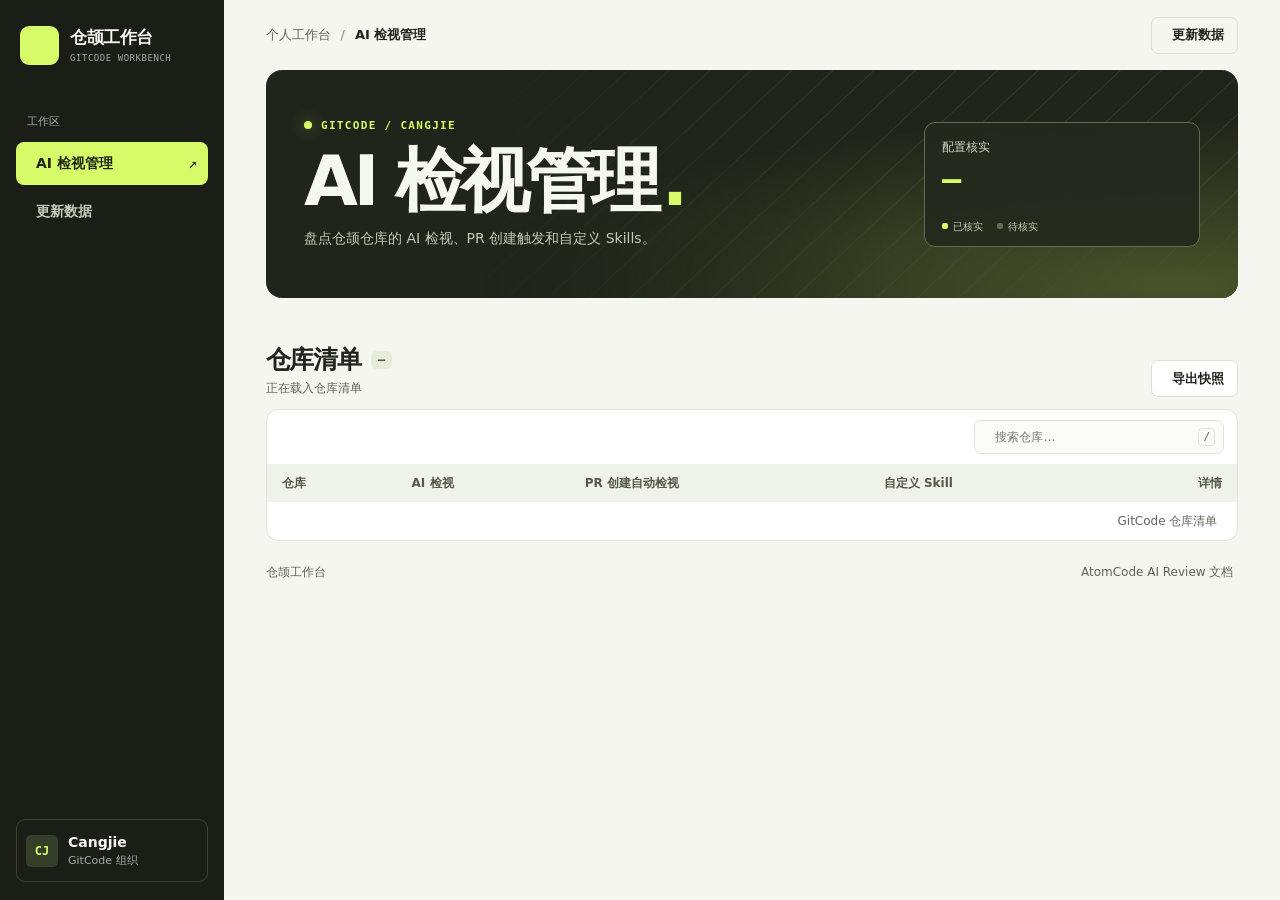
==== web/index.html @ 58c59e98 "feat(workbench): add Cangjie AI review dashboard" ====
<!doctype html>
<html lang="zh-CN">
<head>
  <meta charset="utf-8">
  <meta name="viewport" content="width=device-width, initial-scale=1">
  <meta name="description" content="仓颉 GitCode 社区的 AI 检视配置工作台。">
  <meta name="theme-color" content="#181b16">
  <title>AI 检视管理 · 仓颉工作台</title>
  <link rel="icon" href="data:image/svg+xml,%3Csvg xmlns='http://www.w3.org/2000/svg' viewBox='0 0 48 48'%3E%3Crect width='48' height='48' rx='10' fill='%23d5fa63'/%3E%3Cpath fill='none' stroke='%23191c15' stroke-width='3.5' stroke-linecap='square' d='M18 13 8 24l10 11m12-22 10 11-10 11m-9-1 6-20'/%3E%3C/svg%3E">
  <link rel="stylesheet" href="./styles.css">
  <script type="module" src="./app.js"></script>
</head>
<body>
  <a class="skip-link" href="#repos">跳至仓库表格</a>
  <aside class="sidebar" aria-label="工作台导航">
    <a class="brand" href="./"><span class="brand-mark" data-icon="code"></span><span>仓颉工作台<small>GITCODE WORKBENCH</small></span></a>
    <div class="side-content">
      <p class="nav-label">工作区</p>
      <button class="side-button active" id="nav-repos" aria-current="page"><span data-icon="grid"></span>AI 检视管理<span class="nav-pointer">↗</span></button>
      <button class="side-button" id="nav-sync"><span data-icon="sync"></span>更新数据</button>
    </div>
    <a class="side-org" href="https://gitcode.com/Cangjie" target="_blank" rel="noopener noreferrer"><span class="org-mark">CJ</span><span>Cangjie<small>GitCode 组织</small></span><span class="side-arrow" data-icon="external"></span></a>
  </aside>
  <main class="workspace">
    <header class="topbar">
      <div class="breadcrumbs"><span>个人工作台</span><span class="slash">/</span><strong>AI 检视管理</strong></div>
      <button class="button button-quiet" id="top-sync"><span data-icon="sync"></span>更新数据</button>
    </header>
    <section class="hero" aria-labelledby="page-title">
      <div class="hero-copy">
        <div class="hero-org"><span class="hero-org-dot"></span>GITCODE / CANGJIE</div>
        <h1 id="page-title">AI 检视管理<span>.</span></h1>
        <p>盘点仓颉仓库的 AI 检视、PR 创建触发和自定义 Skills。</p>
      </div>
      <div class="coverage" aria-label="配置核实进度">
        <div class="coverage-top"><span>配置核实</span><span data-icon="scan"></span></div>
        <div class="coverage-number" id="coverage-number">—</div>
        <div class="coverage-grid" id="coverage-grid" aria-hidden="true"></div>
        <div class="coverage-legend"><span><i class="legend-dot verified"></i>已核实</span><span><i class="legend-dot"></i>待核实</span></div>
      </div>
    </section>
    <section class="metrics" aria-label="仓库统计" id="metrics"></section>
    <section class="repository-section" id="repos" aria-labelledby="repos-title">
      <div class="section-heading">
        <div><h2 id="repos-title">仓库清单 <span id="repo-total" class="counter">—</span></h2><p id="data-date">正在载入仓库清单</p></div>
        <button class="button" id="export-button"><span data-icon="download"></span>导出快照</button>
      </div>
      <div class="table-card">
        <div class="table-tools">
          <div id="filters" class="filters" role="group" aria-label="筛选仓库"></div>
          <label class="search"><span data-icon="search"></span><input id="search" type="search" placeholder="搜索仓库…" aria-label="搜索仓库" autocomplete="off"><kbd>/</kbd></label>
        </div>
        <div class="table-scroll" tabindex="0" aria-label="仓库配置表格，可横向滚动">
          <table>
            <thead><tr><th scope="col">仓库</th><th scope="col">AI 检视</th><th scope="col">PR 创建自动检视</th><th scope="col">自定义 Skill</th><th scope="col" class="row-end">详情</th></tr></thead>
            <tbody id="rows"></tbody>
          </table>
        </div>
        <div class="table-foot"><span id="result-count" role="status"></span><a href="https://gitcode.com/org/Cangjie/repos" target="_blank" rel="noopener noreferrer">GitCode 仓库清单 <span data-icon="external"></span></a></div>
      </div>
    </section>
    <footer><span>仓颉工作台</span><a href="https://docs.gitcode.com/docs/help/home/org_project/codereview/ai_codereview/" target="_blank" rel="noopener noreferrer">AtomCode AI Review 文档 <span data-icon="external"></span></a></footer>
  </main>
  <dialog id="detail-dialog" class="drawer" aria-labelledby="detail-title"></dialog>
  <dialog id="sync-dialog" class="modal" aria-labelledby="sync-title"></dialog>
  <input id="file-input" type="file" accept="application/json,.json" hidden>
  <div id="toast" class="toast" role="status" hidden></div>
</body>
</html>
---- web/styles.css ----
:root {
  color-scheme: light;
  --ink: #21241b;
  --paper: #f5f6f0;
  --white: #fff;
  --muted: #5f6658;
  --edge: #e1e5d9;
  --night: #1b1e17;
  --lime: #d6fa68;
  --sidebar: 224px;
  --mono: 'IBM Plex Mono', 'Cascadia Code', Consolas, monospace;
  font: 14px/1.5 'Inter', 'Microsoft YaHei UI', 'PingFang SC', system-ui, sans-serif;
  color: var(--ink);
  background: var(--paper);
}
*, *::before, *::after { box-sizing: border-box; }
body { margin: 0; }
button, input, select { font: inherit; }
button, a { -webkit-tap-highlight-color: transparent; }
button { cursor: pointer; }
a { color: inherit; text-decoration: none; }
a:hover { text-decoration: underline; text-underline-offset: 4px; }
:focus-visible { outline: 2px solid #627f23; outline-offset: 3px; }
[data-icon] { display: inline-grid; place-items: center; flex: 0 0 auto; }
[data-icon] svg { width: 1em; height: 1em; }
.skip-link { position: fixed; left: 12px; top: 12px; z-index: 5; padding: 8px 12px; background: var(--lime); transform: translateY(-170%); }
.skip-link:focus { transform: translateY(0); }
.sidebar { position: fixed; inset: 0 auto 0 0; width: var(--sidebar); display: flex; flex-direction: column; padding: 25px 16px 18px; background: var(--night); color: #f7f9ee; }
.brand { display: flex; align-items: center; gap: 11px; padding: 0 4px; font-size: 17px; font-weight: 750; letter-spacing: -.025em; }
.brand:hover, .side-org:hover { text-decoration: none; }
.brand small, .side-org small { display: block; color: #a6ac9b; font: 9px/1.65 var(--mono); letter-spacing: .06em; white-space: nowrap; }
.brand-mark { width: 39px; height: 39px; border-radius: 9px; color: var(--night); background: var(--lime); font-size: 23px; }
.side-content { margin-top: 49px; }
.nav-label { margin: 0 0 11px 11px; color: #a6ac9b; font-size: 11px; }
.side-button { border: 0; width: 100%; background: transparent; color: #c5cbbb; text-align: left; display: flex; align-items: center; gap: 9px; padding: 11px; border-radius: 8px; margin-bottom: 5px; font-weight: 620; }
.side-button:hover { background: #30362a; color: white; }
.side-button.active { background: var(--lime); color: #202515; }
.side-button [data-icon] { font-size: 17px; }
.nav-pointer { margin-left: auto; font: 15px var(--mono); }
.side-org { margin-top: auto; display: flex; align-items: center; gap: 10px; padding: 12px 9px; border: 1px solid #3c4336; border-radius: 9px; font-weight: 700; }
.side-org:hover { background: #30362a; }
.side-org small { font: 11px/1.45 system-ui, sans-serif; letter-spacing: 0; }
.org-mark { display: grid; place-items: center; width: 32px; height: 32px; border-radius: 5px; color: var(--lime); background: #343e29; font: 700 12px var(--mono); }
.side-arrow { margin-left: auto; color: #a6ac9b; }
.workspace { margin-left: var(--sidebar); padding: 0 clamp(23px, 3.25vw, 54px); max-width: 1910px; }
.topbar { display: flex; align-items: center; justify-content: space-between; gap: 12px; min-height: 70px; }
.breadcrumbs { display: flex; gap: 10px; align-items: center; color: var(--muted); font-size: 13px; }
.breadcrumbs strong { color: var(--ink); font-weight: 680; }
.slash { color: #868e7d; }
.button { display: inline-flex; align-items: center; justify-content: center; gap: 7px; min-height: 37px; padding: 7px 13px; border: 1px solid #dbe1d1; border-radius: 7px; background: var(--white); color: var(--ink); font-size: 13px; font-weight: 670; white-space: nowrap; }
.button:hover { background: #eef3e3; text-decoration: none; }
.button-quiet { background: transparent; }
.button-primary { background: var(--lime); border-color: #b7d44c; }
.button-primary:hover { background: #c7eb56; }
.button [data-icon] { font-size: 15px; }
.hero { display: grid; grid-template-columns: 1fr minmax(215px, 276px); gap: 25px; align-items: center; position: relative; isolation: isolate; overflow: hidden; min-height: 228px; padding: 31px clamp(23px, 3vw, 45px); border-radius: 16px; color: #f5f8ec; background: #20251b; }
.hero::before { content: ''; position: absolute; inset: 0; z-index: -1; background: radial-gradient(ellipse at 94% 94%, #48532a 0%, transparent 55%), repeating-linear-gradient(137deg, transparent 0 22px, #a6c16a21 23px, transparent 24px 28px); mask-image: linear-gradient(90deg, transparent 18%, #000 64%); }
.hero-org { color: var(--lime); display: flex; align-items: center; gap: 9px; font: 600 11px var(--mono); letter-spacing: .12em; }
.hero-org-dot { width: 8px; height: 8px; background: var(--lime); border-radius: 50%; box-shadow: 0 0 15px #d6fa6882; }
h1, h2, h3, p { margin-top: 0; }
h1 { margin: 13px 0 11px; font-size: clamp(42px, 5.45vw, 91px); line-height: 1.04; letter-spacing: -.065em; font-weight: 850; }
h1 span { margin-left: .075em; color: var(--lime); }
.hero-copy p { margin-bottom: 0; color: #c3cdb6; font-size: 14px; }
.coverage { min-width: 0; padding: 15px 17px 12px; border: 1px solid #626d4e; border-radius: 11px; background: #23291de8; }
.coverage-top { display: flex; justify-content: space-between; align-items: center; color: #d2d9c7; font-size: 12px; }
.coverage-top [data-icon] { color: var(--lime); font-size: 17px; }
.coverage-number { margin: 3px 0 10px; font: 600 32px/1.25 var(--mono); letter-spacing: -.07em; color: var(--lime); }
.coverage-number span { font-size: 15px; color: #acb69e; letter-spacing: 0; }
.coverage-grid { display: grid; grid-template-columns: repeat(16, minmax(0, 1fr)); gap: 4px; }
.coverage-grid i { display: block; height: 9px; border-radius: 2px; background: #4a5540; }
.coverage-grid i.verified, .legend-dot.verified { background: var(--lime); }
.coverage-legend { display: flex; gap: 14px; margin-top: 10px; color: #c3cdb6; font-size: 10px; }
.coverage-legend span { display: inline-flex; align-items: center; gap: 5px; }
.legend-dot { background: #5e6a51; height: 6px; width: 6px; border-radius: 2px; }
.metrics { display: grid; grid-template-columns: repeat(4, minmax(0, 1fr)); gap: 12px; margin: 15px 0 31px; }
.metric { min-width: 0; display: flex; flex-direction: column; align-items: stretch; gap: 5px; padding: 13px 15px 12px; border: 1px solid var(--edge); border-radius: 11px; background: var(--white); color: var(--ink); text-align: left; }
.metric:hover, .metric[aria-pressed='true']:not([data-filter='all']) { border-color: #89a34c; background: #f5fae8; }
.metric[data-filter='all'] { background: #e9f1db; }
.metric-top { display: flex; align-items: center; justify-content: space-between; gap: 3px; font-size: 12px; font-weight: 650; }
.metric-top [data-icon] { width: 26px; height: 26px; border-radius: 6px; background: #edf3e3; color: #3a5527; font-size: 14px; }
.metric[data-filter='all'] .metric-top [data-icon] { background: #dae7c8; }
.metric strong { font: 650 31px/1.05 var(--mono); letter-spacing: -.07em; }
.metric small { color: var(--muted); font-size: 11px; }
.section-heading { display: flex; align-items: end; justify-content: space-between; gap: 10px; margin-bottom: 12px; }
.section-heading h2 { display: flex; align-items: center; gap: 10px; margin: 0 0 4px; font-size: 25px; line-height: 1.25; letter-spacing: -.045em; }
.counter { padding: 2px 7px; border-radius: 6px; background: #e6ecd9; color: #4a5939; font: 600 12px var(--mono); letter-spacing: 0; }
.section-heading p { margin: 0; color: var(--muted); font-size: 12px; }
.table-card { border: 1px solid var(--edge); border-radius: 12px; background: var(--white); overflow: clip; }
.table-tools { display: flex; justify-content: space-between; align-items: center; gap: 12px; padding: 10px 13px; }
.filters { display: flex; flex-wrap: wrap; align-items: center; gap: 5px; }
.filter { padding: 6px 10px; min-height: 32px; border: 1px solid transparent; border-radius: 6px; background: transparent; color: var(--muted); font-size: 12px; font-weight: 650; white-space: nowrap; }
.filter:hover { background: #f2f4eb; }
.filter[aria-pressed='true'] { background: #edf1e6; color: #293a1d; border-color: #e1e8d8; }
.search { display: flex; align-items: center; gap: 8px; width: min(250px, 35%); min-width: 155px; padding: 6px 8px 6px 10px; border: 1px solid var(--edge); border-radius: 7px; color: var(--muted); background: #fbfcf8; }
.search:focus-within { border-color: #78933e; }
.search input { min-width: 0; flex: 1; border: 0; background: transparent; color: var(--ink); outline: 0; font-size: 12px; }
.search kbd { border: 1px solid var(--edge); border-radius: 4px; min-width: 17px; text-align: center; font: 11px/16px var(--mono); }
.table-scroll { overflow: auto; }
table { width: 100%; border-collapse: collapse; min-width: 630px; text-align: left; }
thead { color: #515b49; background: #f0f3ea; font-size: 12px; }
th { padding: 10px 15px; white-space: nowrap; font-weight: 690; }
td { padding: 9px 15px; border-bottom: 1px solid #edf0e7; }
tbody tr:hover { background: #fafcf5; }
.repo-name { display: flex; align-items: center; gap: 10px; min-width: 0; }
.repo-icon { display: inline-grid; place-items: center; width: 32px; height: 32px; border: 1px solid #e5eadb; border-radius: 7px; color: #506842; background: #f3f6ed; font-size: 15px; }
.repo-text { min-width: 0; }
.repo-text a { font: 650 13px/1.4 var(--mono); overflow-wrap: anywhere; }
.repo-text small { display: block; color: var(--muted); font-size: 11px; }
.pill { display: inline-flex; align-items: center; gap: 6px; min-height: 25px; padding: 2px 8px; border-radius: 5px; white-space: nowrap; font-size: 11px; font-weight: 680; background: #f0f1eb; color: #555f4d; }
.pill::before { content: ''; width: 6px; height: 6px; border: 1px solid currentColor; border-radius: 50%; }
.pill.on { background: #e8f5d7; color: #335a20; }
.pill.on::before { background: #5d922c; border-color: #5d922c; }
.pill.off { background: #f6ebe2; color: #7c4429; }
.pill.off::before { background: #a66242; border-color: #a66242; }
.row-end { text-align: right; }
.row-open, .close-button { display: inline-grid; place-items: center; width: 32px; height: 32px; border: 1px solid #e2e7da; border-radius: 7px; background: var(--white); color: #37462f; font-size: 16px; }
.row-open:hover, .close-button:hover { background: #eaf3da; border-color: #cbd6bb; }
.table-foot { display: flex; justify-content: space-between; gap: 10px; padding: 10px 15px; color: var(--muted); font-size: 12px; }
.table-foot a, footer a { display: inline-flex; align-items: center; gap: 5px; }
.empty { padding: 40px 20px; text-align: center; color: var(--muted); }
footer { display: flex; justify-content: space-between; gap: 12px; padding: 22px 0; color: var(--muted); font-size: 12px; }

dialog { color: var(--ink); border: 1px solid var(--edge); padding: 0; background: var(--paper); }
dialog::backdrop { background: #151a12aa; }
dialog.drawer { position: fixed; inset: 0 0 0 auto; width: min(540px, 100%); height: 100dvh; max-width: 100%; max-height: 100dvh; margin: 0; border-radius: 14px 0 0 14px; box-shadow: -20px 0 60px #10160d30; }
dialog.modal { width: min(560px, calc(100% - 22px)); max-height: calc(100dvh - 22px); border-radius: 13px; box-shadow: 0 15px 65px #11190c55; }
.dialog-heading { display: flex; justify-content: space-between; align-items: start; gap: 14px; padding: 22px 22px 17px; background: var(--night); color: #f8faef; }
.dialog-heading p { margin: 0 0 4px; color: #c0cbb5; font: 12px var(--mono); }
.dialog-heading h2 { margin: 0; color: var(--lime); font-size: 24px; overflow-wrap: anywhere; }
.dialog-body { padding: 20px 22px 25px; }
.dialog-body h3 { margin: 20px 0 7px; font-size: 15px; }
.dialog-body p, .dialog-body li { color: var(--muted); }
.status-list { display: grid; padding: 0 12px; margin: 15px 0 6px; background: #fff; border: 1px solid var(--edge); border-radius: 8px; }
.status-list > div { display: flex; justify-content: space-between; align-items: center; gap: 10px; padding: 8px 0; }
.status-list > div + div { border-top: 1px solid var(--edge); }
.status-list dt { font-weight: 650; }
.status-list dd { margin: 0; }
.checked-date { font-size: 12px; }
.skill-card { padding: 12px; border: 1px solid var(--edge); border-radius: 8px; background: var(--white); margin-bottom: 8px; }
.skill-top { display: flex; align-items: start; justify-content: space-between; gap: 10px; }
.skill-top strong { font: 650 13px var(--mono); overflow-wrap: anywhere; }
.skill-card p { margin: 6px 0; font-size: 12px; overflow-wrap: anywhere; }
.skill-links { display: flex; flex-wrap: wrap; gap: 8px 12px; margin-top: 8px; }
.skill-links a { color: #365d27; text-decoration: underline; text-underline-offset: 3px; font-size: 12px; }
.dialog-actions { display: flex; flex-wrap: wrap; gap: 8px; margin: 11px 0 0; }
.dialog-body ol { margin: 6px 0 14px; padding-left: 22px; }
.dialog-body li { padding: 3px 0; }
.bookmarklet { cursor: grab; }
.toast { position: fixed; z-index: 5; bottom: 16px; right: 16px; max-width: min(430px, calc(100% - 32px)); padding: 10px 15px; color: #f6f8ef; background: #26321e; border: 1px solid #526548; border-radius: 8px; box-shadow: 0 6px 20px #16210f30; }
.dialog-message { margin: 10px 0 0; }
.error { color: #8c2f23 !important; }

@media (max-width: 1000px) {
  :root { --sidebar: 180px; }
  .sidebar { padding-left: 12px; padding-right: 12px; }
  .brand { font-size: 15px; }
  .brand small { font-size: 8px; }
  .workspace { padding: 0 19px; }
  .hero { grid-template-columns: 1fr 205px; gap: 15px; }
}
@media (max-width: 760px) {
  .sidebar { position: static; width: auto; padding: 11px 14px; flex-direction: row; align-items: center; justify-content: space-between; }
  .side-content { margin: 0; }
  .side-content .active, .side-org, .nav-label, .topbar .button { display: none; }
  .side-button { margin: 0; padding: 7px; }
  .brand { gap: 7px; }
  .brand-mark { width: 32px; height: 32px; font-size: 19px; }
  .workspace { margin: 0; padding: 0 13px; }
  .topbar { min-height: 42px; }
  .hero { min-height: 0; }
  .metrics { gap: 7px; margin-bottom: 24px; }
  .metric { padding: 9px; }
  .metric-top { font-size: 11px; }
  .metric-top [data-icon] { display: none; }
  .metric strong { font-size: 25px; }
}
@media (max-width: 490px) {
  .hero { grid-template-columns: 1fr; padding: 22px 17px 16px; }
  h1 { margin: 10px 0; }
  .hero-copy p { font-size: 12px; }
  .coverage { padding: 8px 10px; }
  .coverage-number { margin: 2px 0 5px; font-size: 24px; }
  .coverage-grid i { height: 6px; }
  .coverage-legend { margin-top: 5px; }
  .metrics { grid-template-columns: repeat(2, minmax(0, 1fr)); }
  .metric-top [data-icon] { display: inline-grid; }
  .section-heading h2 { font-size: 21px; }
  .table-tools { align-items: stretch; flex-direction: column-reverse; padding: 8px; }
  .search { width: 100%; }
  .filter { padding: 4px 5px; font-size: 11px; }
  .table-foot, footer { font-size: 11px; }
}
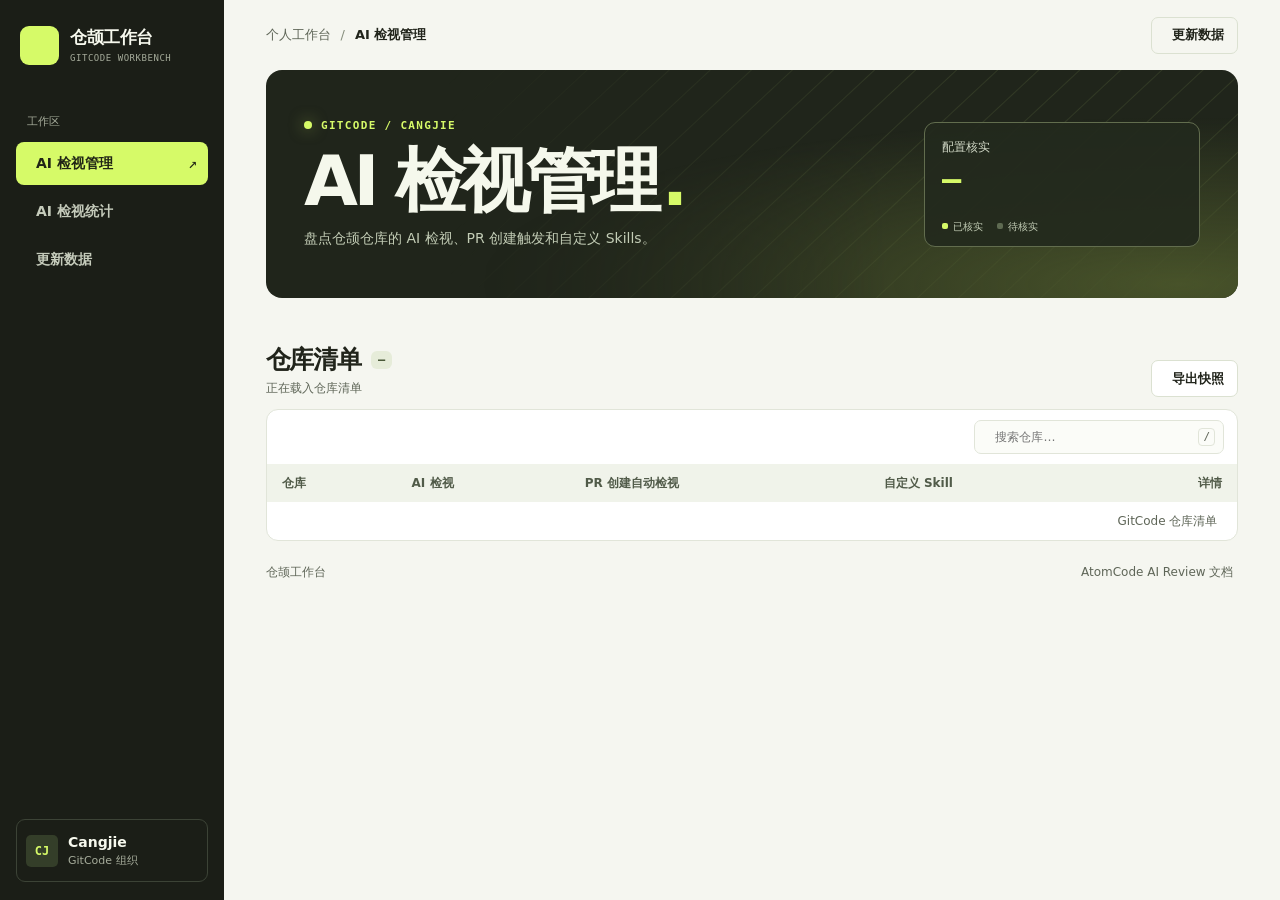
==== commit f4e7c339: "feat(metrics): integrate GitCode review statistics into workbench" ====
--- a/web/index.html
+++ b/web/index.html
@@ -17,6 +17,7 @@
     <div class="side-content">
       <p class="nav-label">工作区</p>
       <button class="side-button active" id="nav-repos" aria-current="page"><span data-icon="grid"></span>AI 检视管理<span class="nav-pointer">↗</span></button>
+      <a class="side-button" href="./metrics.html"><span data-icon="chart"></span>AI 检视统计</a>
       <button class="side-button" id="nav-sync"><span data-icon="sync"></span>更新数据</button>
     </div>
     <a class="side-org" href="https://gitcode.com/Cangjie" target="_blank" rel="noopener noreferrer"><span class="org-mark">CJ</span><span>Cangjie<small>GitCode 组织</small></span><span class="side-arrow" data-icon="external"></span></a>
--- a/web/styles.css
+++ b/web/styles.css
@@ -160,9 +160,9 @@
 }
 @media (max-width: 760px) {
   .sidebar { position: static; width: auto; padding: 11px 14px; flex-direction: row; align-items: center; justify-content: space-between; }
-  .side-content { margin: 0; }
+  .side-content { display: flex; align-items: center; gap: 4px; margin: 0; }
   .side-content .active, .side-org, .nav-label, .topbar .button { display: none; }
-  .side-button { margin: 0; padding: 7px; }
+  .side-button { width: auto; margin: 0; padding: 7px; white-space: nowrap; font-size: 12px; }
   .brand { gap: 7px; }
   .brand-mark { width: 32px; height: 32px; font-size: 19px; }
   .workspace { margin: 0; padding: 0 13px; }
@@ -175,6 +175,8 @@
   .metric strong { font-size: 25px; }
 }
 @media (max-width: 490px) {
+  .sidebar { flex-wrap: wrap; gap: 5px; }
+  .side-button [data-icon] { display: none; }
   .hero { grid-template-columns: 1fr; padding: 22px 17px 16px; }
   h1 { margin: 10px 0; }
   .hero-copy p { font-size: 12px; }
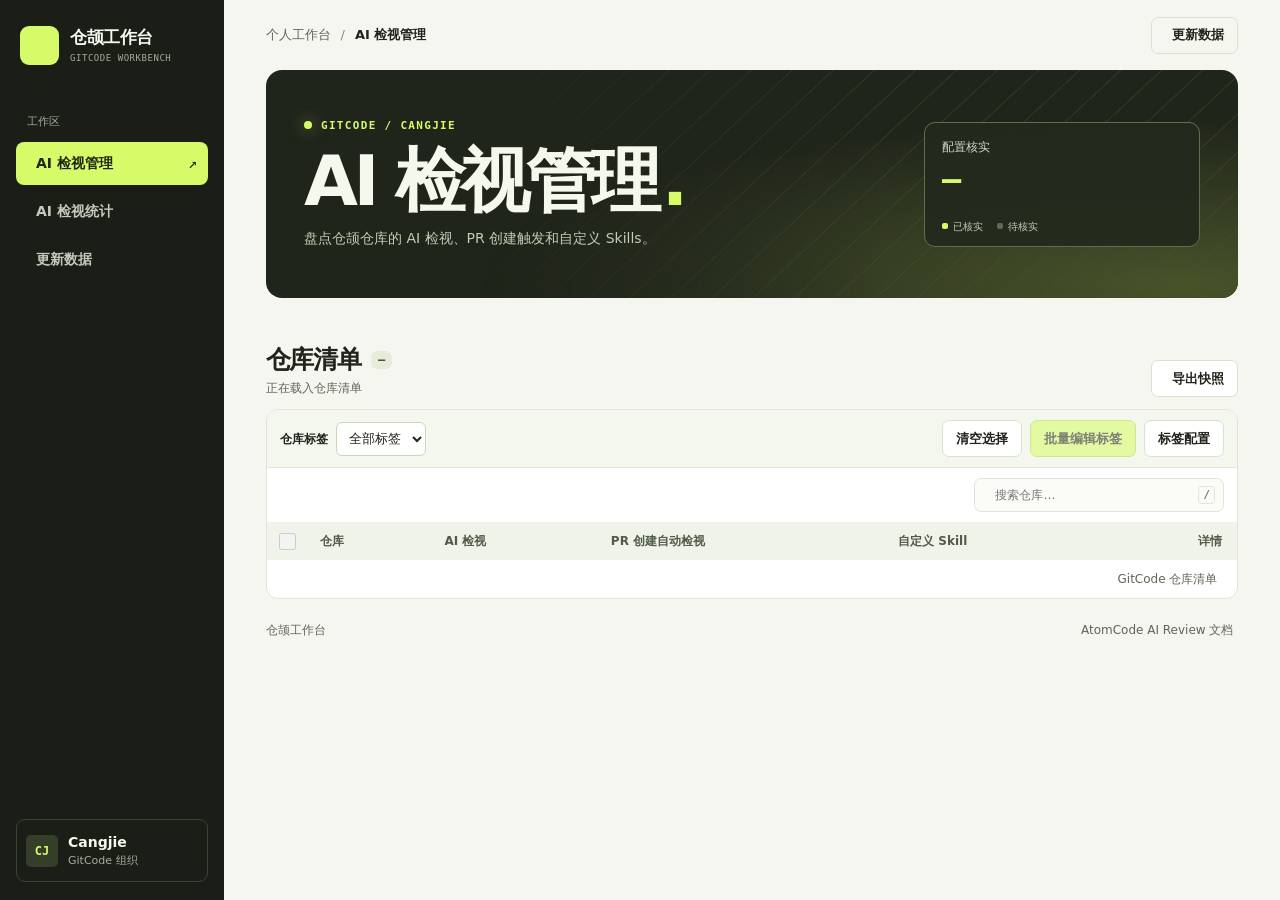
==== commit 34dda21c: "Share repository tags across review management and metrics" ====
--- a/web/index.html
+++ b/web/index.html
@@ -47,13 +47,26 @@
         <button class="button" id="export-button"><span data-icon="download"></span>导出快照</button>
       </div>
       <div class="table-card">
+        <div class="tag-tools" aria-label="仓库标签">
+          <div class="tag-scope">
+            <label for="tag-filter">仓库标签</label>
+            <select class="tag-field" id="tag-filter"><option value="">全部标签</option></select>
+            <a id="tag-metrics" href="./metrics.html" hidden>查看该标签统计 <span data-icon="arrow"></span></a>
+          </div>
+          <div class="tag-actions">
+            <span id="tag-selection-count" role="status" hidden></span>
+            <button class="button" id="tag-clear-selection" type="button" hidden>清空选择</button>
+            <button class="button button-primary" id="tag-batch" type="button" disabled>批量编辑标签</button>
+            <button class="button" id="tag-config" type="button">标签配置</button>
+          </div>
+        </div>
         <div class="table-tools">
           <div id="filters" class="filters" role="group" aria-label="筛选仓库"></div>
           <label class="search"><span data-icon="search"></span><input id="search" type="search" placeholder="搜索仓库…" aria-label="搜索仓库" autocomplete="off"><kbd>/</kbd></label>
         </div>
         <div class="table-scroll" tabindex="0" aria-label="仓库配置表格，可横向滚动">
           <table>
-            <thead><tr><th scope="col">仓库</th><th scope="col">AI 检视</th><th scope="col">PR 创建自动检视</th><th scope="col">自定义 Skill</th><th scope="col" class="row-end">详情</th></tr></thead>
+            <thead><tr><th scope="col" class="repo-select"><input id="tag-select-all" type="checkbox" aria-label="选择当前显示的仓库" disabled></th><th scope="col">仓库</th><th scope="col">AI 检视</th><th scope="col">PR 创建自动检视</th><th scope="col">自定义 Skill</th><th scope="col" class="row-end">详情</th></tr></thead>
             <tbody id="rows"></tbody>
           </table>
         </div>
@@ -64,6 +77,7 @@
   </main>
   <dialog id="detail-dialog" class="drawer" aria-labelledby="detail-title"></dialog>
   <dialog id="sync-dialog" class="modal" aria-labelledby="sync-title"></dialog>
+  <dialog id="tag-dialog" class="modal" aria-labelledby="tag-title"></dialog>
   <input id="file-input" type="file" accept="application/json,.json" hidden>
   <div id="toast" class="toast" role="status" hidden></div>
 </body>
--- a/web/styles.css
+++ b/web/styles.css
@@ -86,6 +86,15 @@
 .counter { padding: 2px 7px; border-radius: 6px; background: #e6ecd9; color: #4a5939; font: 600 12px var(--mono); letter-spacing: 0; }
 .section-heading p { margin: 0; color: var(--muted); font-size: 12px; }
 .table-card { border: 1px solid var(--edge); border-radius: 12px; background: var(--white); overflow: clip; }
+.tag-tools { display: flex; flex-wrap: wrap; align-items: center; justify-content: space-between; gap: 8px 14px; padding: 10px 13px; border-bottom: 1px solid var(--edge); background: #f4f7ed; }
+.tag-scope, .tag-actions { display: flex; flex-wrap: wrap; align-items: center; gap: 8px; max-width: 100%; }
+.tag-scope label { font-size: 12px; font-weight: 700; }
+.tag-field { min-width: 0; max-width: 100%; min-height: 34px; padding: 5px 8px; border: 1px solid #cbd5be; border-radius: 6px; background: var(--white); color: var(--ink); font: inherit; font-size: 13px; }
+.tag-scope .tag-field { max-width: min(215px, 100%); }
+#tag-metrics { align-items: center; gap: 4px; color: #365d27; text-decoration: underline; text-underline-offset: 3px; font-size: 12px; font-weight: 650; }
+#tag-metrics:not([hidden]) { display: inline-flex; }
+#tag-selection-count { color: var(--muted); font-size: 12px; }
+.tag-actions .button:disabled { opacity: .56; cursor: default; }
 .table-tools { display: flex; justify-content: space-between; align-items: center; gap: 12px; padding: 10px 13px; }
 .filters { display: flex; flex-wrap: wrap; align-items: center; gap: 5px; }
 .filter { padding: 6px 10px; min-height: 32px; border: 1px solid transparent; border-radius: 6px; background: transparent; color: var(--muted); font-size: 12px; font-weight: 650; white-space: nowrap; }
@@ -101,11 +110,17 @@
 th { padding: 10px 15px; white-space: nowrap; font-weight: 690; }
 td { padding: 9px 15px; border-bottom: 1px solid #edf0e7; }
 tbody tr:hover { background: #fafcf5; }
+.repo-select { width: 38px; padding-inline: 12px 2px; }
+.repo-select input { width: 17px; height: 17px; margin: 0; vertical-align: middle; accent-color: #4b682f; }
+tbody tr:has(.repo-select input:checked) { background: #f1f7e6; }
 .repo-name { display: flex; align-items: center; gap: 10px; min-width: 0; }
-.repo-icon { display: inline-grid; place-items: center; width: 32px; height: 32px; border: 1px solid #e5eadb; border-radius: 7px; color: #506842; background: #f3f6ed; font-size: 15px; }
+.repo-icon { display: inline-grid; flex: none; place-items: center; width: 32px; height: 32px; border: 1px solid #e5eadb; border-radius: 7px; color: #506842; background: #f3f6ed; font-size: 15px; }
 .repo-text { min-width: 0; }
 .repo-text a { font: 650 13px/1.4 var(--mono); overflow-wrap: anywhere; }
 .repo-text small { display: block; color: var(--muted); font-size: 11px; }
+.repo-tags { display: flex; flex-wrap: wrap; gap: 4px; margin-top: 4px; }
+.repo-tag { max-width: 100%; padding: 2px 6px; border: 1px solid #cbd8ba; border-radius: 5px; background: #f2f6ea; color: #3b592a; font-size: 11px; line-height: 1.4; overflow-wrap: anywhere; }
+.repo-tag:hover { background: #e4eed5; }
 .pill { display: inline-flex; align-items: center; gap: 6px; min-height: 25px; padding: 2px 8px; border-radius: 5px; white-space: nowrap; font-size: 11px; font-weight: 680; background: #f0f1eb; color: #555f4d; }
 .pill::before { content: ''; width: 6px; height: 6px; border: 1px solid currentColor; border-radius: 50%; }
 .pill.on { background: #e8f5d7; color: #335a20; }
@@ -143,6 +158,11 @@
 .skill-links { display: flex; flex-wrap: wrap; gap: 8px 12px; margin-top: 8px; }
 .skill-links a { color: #365d27; text-decoration: underline; text-underline-offset: 3px; font-size: 12px; }
 .dialog-actions { display: flex; flex-wrap: wrap; gap: 8px; margin: 11px 0 0; }
+.tag-editor { display: grid; gap: 11px; }
+.tag-editor p, .tag-editor .dialog-actions { margin: 0; }
+.tag-editor p:empty { display: none; }
+.tag-editor label { display: grid; gap: 4px; font-size: 13px; font-weight: 650; }
+.tag-editor .tag-field { width: 100%; font-weight: 400; }
 .dialog-body ol { margin: 6px 0 14px; padding-left: 22px; }
 .dialog-body li { padding: 3px 0; }
 .bookmarklet { cursor: grab; }
@@ -187,6 +207,7 @@
   .metrics { grid-template-columns: repeat(2, minmax(0, 1fr)); }
   .metric-top [data-icon] { display: inline-grid; }
   .section-heading h2 { font-size: 21px; }
+  .tag-tools { padding: 8px; }
   .table-tools { align-items: stretch; flex-direction: column-reverse; padding: 8px; }
   .search { width: 100%; }
   .filter { padding: 4px 5px; font-size: 11px; }
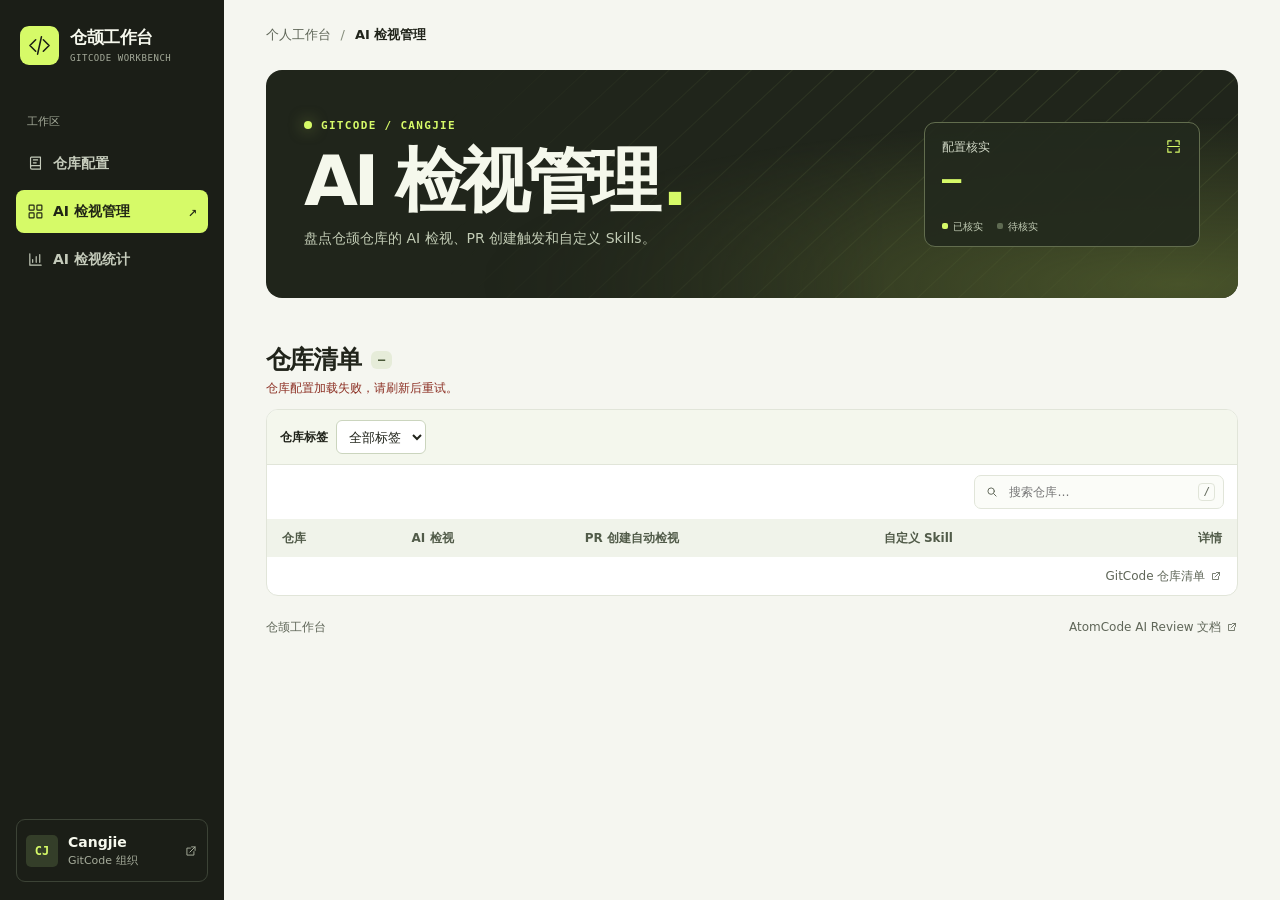
==== commit 8117f9b8: "Centralize repository configuration and shared review scope" ====
--- a/web/index.html
+++ b/web/index.html
@@ -12,20 +12,19 @@
 </head>
 <body>
   <a class="skip-link" href="#repos">跳至仓库表格</a>
-  <aside class="sidebar" aria-label="工作台导航">
+  <aside class="sidebar">
     <a class="brand" href="./"><span class="brand-mark" data-icon="code"></span><span>仓颉工作台<small>GITCODE WORKBENCH</small></span></a>
-    <div class="side-content">
+    <nav class="side-content" aria-label="工作台导航">
       <p class="nav-label">工作区</p>
-      <button class="side-button active" id="nav-repos" aria-current="page"><span data-icon="grid"></span>AI 检视管理<span class="nav-pointer">↗</span></button>
-      <a class="side-button" href="./metrics.html"><span data-icon="chart"></span>AI 检视统计</a>
-      <button class="side-button" id="nav-sync"><span data-icon="sync"></span>更新数据</button>
-    </div>
+      <a class="side-button" href="./repositories.html" data-tag-route="./repositories.html"><span data-icon="repo"></span>仓库配置</a>
+      <a class="side-button active" href="#repos" aria-current="page"><span data-icon="grid"></span>AI 检视管理<span class="nav-pointer" aria-hidden="true">↗</span></a>
+      <a class="side-button" href="./metrics.html" data-tag-route="./metrics.html"><span data-icon="chart"></span>AI 检视统计</a>
+    </nav>
     <a class="side-org" href="https://gitcode.com/Cangjie" target="_blank" rel="noopener noreferrer"><span class="org-mark">CJ</span><span>Cangjie<small>GitCode 组织</small></span><span class="side-arrow" data-icon="external"></span></a>
   </aside>
   <main class="workspace">
     <header class="topbar">
       <div class="breadcrumbs"><span>个人工作台</span><span class="slash">/</span><strong>AI 检视管理</strong></div>
-      <button class="button button-quiet" id="top-sync"><span data-icon="sync"></span>更新数据</button>
     </header>
     <section class="hero" aria-labelledby="page-title">
       <div class="hero-copy">
@@ -44,20 +43,14 @@
     <section class="repository-section" id="repos" aria-labelledby="repos-title">
       <div class="section-heading">
         <div><h2 id="repos-title">仓库清单 <span id="repo-total" class="counter">—</span></h2><p id="data-date">正在载入仓库清单</p></div>
-        <button class="button" id="export-button"><span data-icon="download"></span>导出快照</button>
       </div>
+      <p class="config-warning" id="config-warnings" role="status" hidden></p>
       <div class="table-card">
         <div class="tag-tools" aria-label="仓库标签">
           <div class="tag-scope">
             <label for="tag-filter">仓库标签</label>
             <select class="tag-field" id="tag-filter"><option value="">全部标签</option></select>
-            <a id="tag-metrics" href="./metrics.html" hidden>查看该标签统计 <span data-icon="arrow"></span></a>
-          </div>
-          <div class="tag-actions">
-            <span id="tag-selection-count" role="status" hidden></span>
-            <button class="button" id="tag-clear-selection" type="button" hidden>清空选择</button>
-            <button class="button button-primary" id="tag-batch" type="button" disabled>批量编辑标签</button>
-            <button class="button" id="tag-config" type="button">标签配置</button>
+            <a class="scope-link" id="tag-metrics" href="./metrics.html" data-tag-route="./metrics.html" hidden>查看该标签统计 <span data-icon="arrow"></span></a>
           </div>
         </div>
         <div class="table-tools">
@@ -66,7 +59,7 @@
         </div>
         <div class="table-scroll" tabindex="0" aria-label="仓库配置表格，可横向滚动">
           <table>
-            <thead><tr><th scope="col" class="repo-select"><input id="tag-select-all" type="checkbox" aria-label="选择当前显示的仓库" disabled></th><th scope="col">仓库</th><th scope="col">AI 检视</th><th scope="col">PR 创建自动检视</th><th scope="col">自定义 Skill</th><th scope="col" class="row-end">详情</th></tr></thead>
+            <thead><tr><th scope="col">仓库</th><th scope="col">AI 检视</th><th scope="col">PR 创建自动检视</th><th scope="col">自定义 Skill</th><th scope="col" class="row-end">详情</th></tr></thead>
             <tbody id="rows"></tbody>
           </table>
         </div>
@@ -76,9 +69,5 @@
     <footer><span>仓颉工作台</span><a href="https://docs.gitcode.com/docs/help/home/org_project/codereview/ai_codereview/" target="_blank" rel="noopener noreferrer">AtomCode AI Review 文档 <span data-icon="external"></span></a></footer>
   </main>
   <dialog id="detail-dialog" class="drawer" aria-labelledby="detail-title"></dialog>
-  <dialog id="sync-dialog" class="modal" aria-labelledby="sync-title"></dialog>
-  <dialog id="tag-dialog" class="modal" aria-labelledby="tag-title"></dialog>
-  <input id="file-input" type="file" accept="application/json,.json" hidden>
-  <div id="toast" class="toast" role="status" hidden></div>
 </body>
 </html>
--- a/web/styles.css
+++ b/web/styles.css
@@ -91,8 +91,8 @@
 .tag-scope label { font-size: 12px; font-weight: 700; }
 .tag-field { min-width: 0; max-width: 100%; min-height: 34px; padding: 5px 8px; border: 1px solid #cbd5be; border-radius: 6px; background: var(--white); color: var(--ink); font: inherit; font-size: 13px; }
 .tag-scope .tag-field { max-width: min(215px, 100%); }
-#tag-metrics { align-items: center; gap: 4px; color: #365d27; text-decoration: underline; text-underline-offset: 3px; font-size: 12px; font-weight: 650; }
-#tag-metrics:not([hidden]) { display: inline-flex; }
+.scope-link { align-items: center; gap: 4px; color: #365d27; text-decoration: underline; text-underline-offset: 3px; font-size: 12px; font-weight: 650; white-space: nowrap; }
+.scope-link:not([hidden]) { display: inline-flex; }
 #tag-selection-count { color: var(--muted); font-size: 12px; }
 .tag-actions .button:disabled { opacity: .56; cursor: default; }
 .table-tools { display: flex; justify-content: space-between; align-items: center; gap: 12px; padding: 10px 13px; }
@@ -132,6 +132,17 @@
 .row-open:hover, .close-button:hover { background: #eaf3da; border-color: #cbd6bb; }
 .table-foot { display: flex; justify-content: space-between; gap: 10px; padding: 10px 15px; color: var(--muted); font-size: 12px; }
 .table-foot a, footer a { display: inline-flex; align-items: center; gap: 5px; }
+.config-hero { min-height: 190px; }
+.config-hero h1 { font-size: clamp(40px, 4.5vw, 68px); }
+.config-section { margin-top: 25px; }
+.config-actions { display: flex; flex-wrap: wrap; align-items: center; justify-content: flex-end; gap: 6px; }
+.config-actions .button:disabled { opacity: .6; cursor: default; }
+.config-summary { margin: 0; color: #c3cdb6; font-size: 12px; }
+.config-warning { padding: 8px 12px; border: 1px solid #e9d9ba; border-radius: 6px; color: #734c25; background: #fbf4e7; font-size: 12px; }
+.config-tools .search { width: min(280px, 100%); }
+.config-cell-note { display: block; color: var(--muted); font-size: 12px; }
+.config-table td:nth-child(3) .repo-tags { margin: 0; }
+.config-table time { color: #363d31; font: 12px var(--mono); white-space: nowrap; }
 .empty { padding: 40px 20px; text-align: center; color: var(--muted); }
 footer { display: flex; justify-content: space-between; gap: 12px; padding: 22px 0; color: var(--muted); font-size: 12px; }
 
@@ -161,7 +172,7 @@
 .tag-editor { display: grid; gap: 11px; }
 .tag-editor p, .tag-editor .dialog-actions { margin: 0; }
 .tag-editor p:empty { display: none; }
-.tag-editor label { display: grid; gap: 4px; font-size: 13px; font-weight: 650; }
+.tag-edit-field { display: grid; gap: 4px; font-size: 13px; font-weight: 650; }
 .tag-editor .tag-field { width: 100%; font-weight: 400; }
 .dialog-body ol { margin: 6px 0 14px; padding-left: 22px; }
 .dialog-body li { padding: 3px 0; }
@@ -196,6 +207,7 @@
 }
 @media (max-width: 490px) {
   .sidebar { flex-wrap: wrap; gap: 5px; }
+  .side-content { flex-wrap: wrap; }
   .side-button [data-icon] { display: none; }
   .hero { grid-template-columns: 1fr; padding: 22px 17px 16px; }
   h1 { margin: 10px 0; }
@@ -207,6 +219,7 @@
   .metrics { grid-template-columns: repeat(2, minmax(0, 1fr)); }
   .metric-top [data-icon] { display: inline-grid; }
   .section-heading h2 { font-size: 21px; }
+  .config-section .section-heading { align-items: flex-start; flex-direction: column; }
   .tag-tools { padding: 8px; }
   .table-tools { align-items: stretch; flex-direction: column-reverse; padding: 8px; }
   .search { width: 100%; }
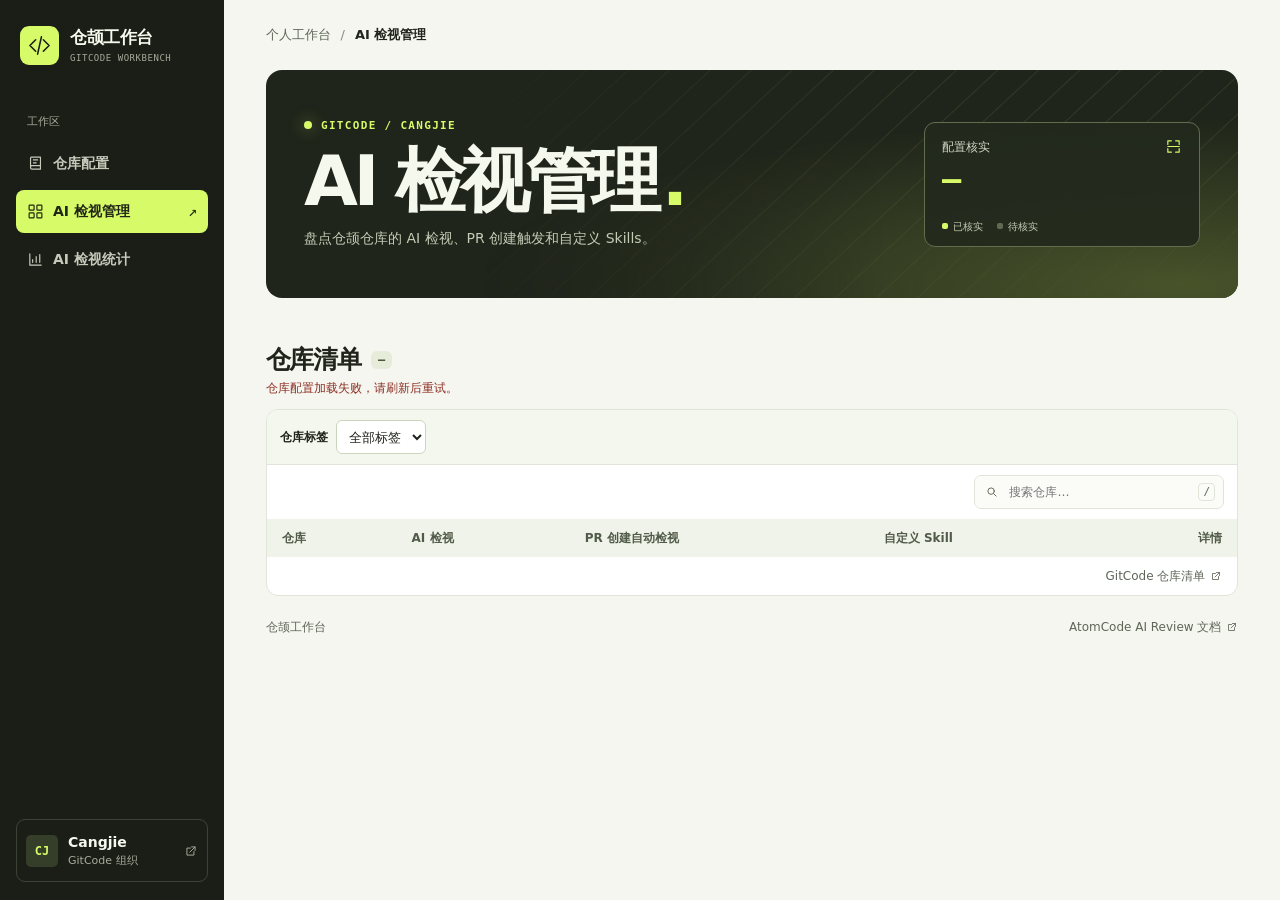
==== commit 6dc1afb6: "Measure evidenced adoption for merged resolved Diff comments" ====
--- a/web/index.html
+++ b/web/index.html
@@ -18,7 +18,7 @@
       <p class="nav-label">工作区</p>
       <a class="side-button" href="./repositories.html" data-tag-route="./repositories.html"><span data-icon="repo"></span>仓库配置</a>
       <a class="side-button active" href="#repos" aria-current="page"><span data-icon="grid"></span>AI 检视管理<span class="nav-pointer" aria-hidden="true">↗</span></a>
-      <a class="side-button" href="./metrics.html" data-tag-route="./metrics.html"><span data-icon="chart"></span>AI 检视统计</a>
+      <a class="side-button" href="./metrics.html"><span data-icon="chart"></span>AI 检视统计</a>
     </nav>
     <a class="side-org" href="https://gitcode.com/Cangjie" target="_blank" rel="noopener noreferrer"><span class="org-mark">CJ</span><span>Cangjie<small>GitCode 组织</small></span><span class="side-arrow" data-icon="external"></span></a>
   </aside>
